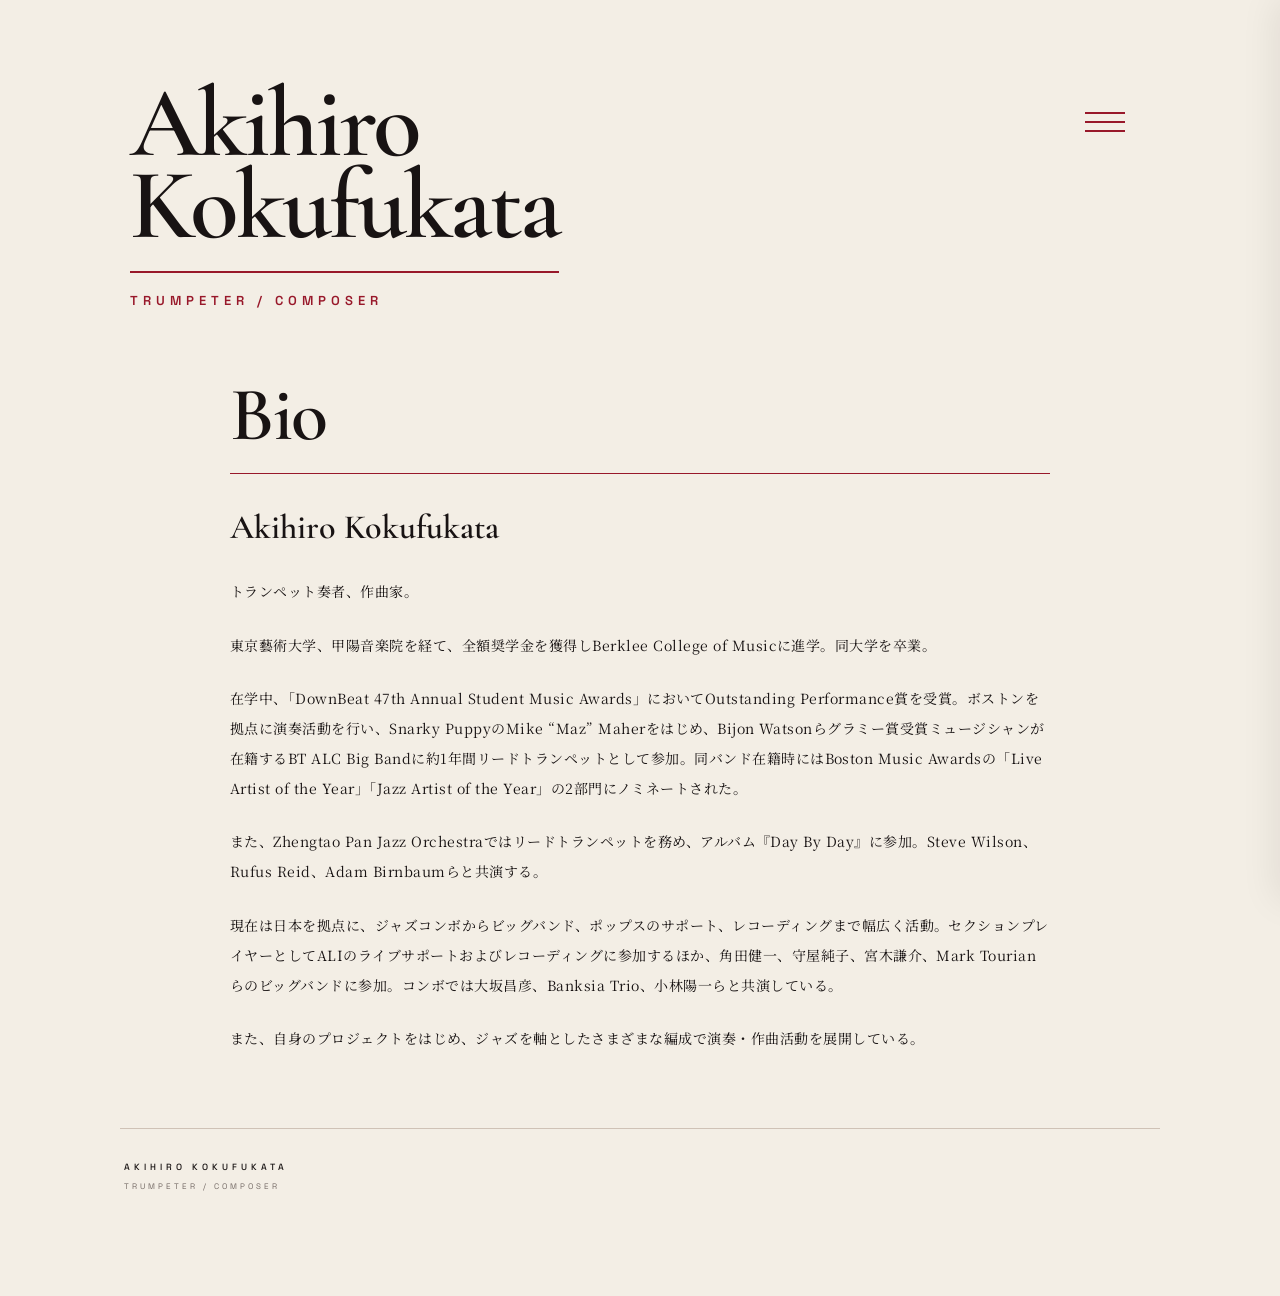
==== bio.html @ 0833cc14 "bio.html This HTML file contains the biography of Akihiro Kokufukata, including personal details, ed" ====
<!DOCTYPE html>
<html lang="ja">
<head>
<meta charset="UTF-8">
<meta name="viewport" content="width=device-width, initial-scale=1.0">
<title>Bio | Akihiro Kokufukata</title>

<script>
const SETTINGS = {
  LIVE_SCHEDULE_URL: 'index.html',
  BIO_URL: 'bio.html',
  MUSIC_URL: '',
  CONTACT_URL: 'contact.html'
};
</script>

<link rel="preconnect" href="https://fonts.googleapis.com">
<link rel="preconnect" href="https://fonts.gstatic.com" crossorigin>
<link href="https://fonts.googleapis.com/css2?family=Cormorant+Garamond:wght@500;600&family=Noto+Serif+JP:wght@400;500;600&family=Space+Grotesk:wght@400;500;600&display=swap" rel="stylesheet">

<style>
:root{
  --paper:#f3eee5;
  --card:#f7f2e9;
  --ink:#181313;
  --muted:#756b66;
  --crimson:#98182a;
  --crimson-dark:#76101f;
  --line:#cfc2b6;
  --serif:"Cormorant Garamond",Georgia,serif;
  --jp:"Noto Serif JP",serif;
  --sans:"Space Grotesk",Arial,sans-serif;
}
*{box-sizing:border-box}
html{scroll-behavior:smooth}
body{
  margin:0;
  background:var(--paper);
  color:var(--ink);
  -webkit-font-smoothing:antialiased;
}
button,a{-webkit-tap-highlight-color:transparent}
main{
  width:100%;
  max-width:1100px;
  margin:0 auto;
  padding:58px 30px 90px;
}
header{
  position:relative;
  padding:25px 10px 70px;
}
.name-wrap{display:inline-block}
.artist-name{
  margin:0;
  max-width:640px;
  font-family:var(--serif);
  font-size:clamp(58px,8.5vw,100px);
  font-weight:600;
  line-height:.82;
  letter-spacing:-3px;
}
.artist-name span{display:block}
.name-line{
  display:block;
  width:100%;
  height:1.5px;
  margin-top:24px;
  background:var(--crimson);
}
.artist-role{
  margin-top:19px;
  color:var(--crimson);
  font-family:var(--sans);
  font-size:13px;
  font-weight:600;
  letter-spacing:5px;
  text-transform:uppercase;
}

/* MENU */
.menu-toggle{
  position:absolute;
  top:42px;
  right:32px;
  z-index:30;
  width:46px;
  height:38px;
  padding:5px 3px;
  border:0;
  background:transparent;
  cursor:pointer;
}
.menu-toggle span{
  display:block;
  width:100%;
  height:2px;
  margin:7px 0;
  background:var(--crimson);
  transition:transform .25s ease,opacity .2s ease;
}
.menu-toggle.open span:nth-child(1){transform:translateY(9px) rotate(45deg)}
.menu-toggle.open span:nth-child(2){opacity:0}
.menu-toggle.open span:nth-child(3){transform:translateY(-9px) rotate(-45deg)}
.site-menu{
  position:fixed;
  top:0;
  right:0;
  z-index:25;
  width:min(360px,84vw);
  height:100vh;
  padding:125px 42px 40px;
  background:var(--card);
  border-left:1px solid var(--line);
  transform:translateX(102%);
  transition:transform .28s ease;
  box-shadow:-12px 0 35px rgba(24,19,19,.08);
}
.site-menu.open{transform:translateX(0)}
.site-menu a{
  display:block;
  padding:20px 0;
  border-bottom:1px solid var(--line);
  color:var(--ink);
  font-family:var(--serif);
  font-size:30px;
  font-weight:600;
  text-decoration:none;
}
.site-menu a:hover,.site-menu a.current{color:var(--crimson)}
.menu-backdrop{
  position:fixed;
  inset:0;
  z-index:20;
  background:rgba(24,19,19,.22);
  opacity:0;
  visibility:hidden;
  transition:opacity .25s ease,visibility .25s ease;
}
.menu-backdrop.open{opacity:1;visibility:visible}

/* BIO */
.bio{
  max-width:820px;
  margin:0 auto;
}
.bio-title{
  margin:0;
  font-family:var(--serif);
  font-size:clamp(50px,7vw,76px);
  font-weight:600;
  line-height:.95;
  letter-spacing:-1.5px;
}
.bio-rule{
  width:100%;
  height:1px;
  margin:22px 0 34px;
  background:var(--crimson);
}
.bio-name{
  margin:0 0 28px;
  font-family:var(--serif);
  font-size:clamp(25px,3.4vw,34px);
  font-weight:600;
  line-height:1.2;
}
.bio-text{
  font-family:var(--jp);
  font-size:14px;
  font-weight:400;
  line-height:2.15;
  letter-spacing:.035em;
}
.bio-text p{
  margin:0 0 1.65em;
}
.bio-text p:last-child{margin-bottom:0}
.bio-text em{
  font-style:normal;
  color:var(--crimson-dark);
}

footer{
  margin-top:75px;
  padding:32px 4px 15px;
  border-top:1px solid var(--line);
}
.footer-name{
  font-family:var(--sans);
  font-size:9px;
  font-weight:500;
  letter-spacing:4px;
}
.footer-role{
  margin-top:8px;
  color:var(--muted);
  font-family:var(--sans);
  font-size:8px;
  letter-spacing:3px;
}

@media(max-width:650px){
  main{padding:34px 15px 65px}
  header{padding:30px 6px 62px}
  .artist-name{
    max-width:350px;
    font-size:clamp(52px,15vw,70px);
    line-height:.86;
    letter-spacing:-2px;
  }
  .name-line{margin-top:20px}
  .artist-role{
    margin-top:17px;
    font-size:11px;
    letter-spacing:3.3px;
  }
  .menu-toggle{top:29px;right:18px;width:39px}
  .site-menu{padding:105px 28px 35px}
  .site-menu a{font-size:27px}
  .bio{padding:0 6px}
  .bio-rule{margin:18px 0 28px}
  .bio-name{margin-bottom:24px}
  .bio-text{
    font-size:13px;
    line-height:2.05;
    letter-spacing:.02em;
  }
}
</style>
</head>

<body>
<main>
  <header>
    <button class="menu-toggle" id="menuToggle" type="button" aria-label="Open menu" aria-expanded="false">
      <span></span><span></span><span></span>
    </button>

    <div class="menu-backdrop" id="menuBackdrop"></div>

    <nav class="site-menu" id="siteMenu" aria-label="Site navigation">
      <a href="index.html" data-menu-link="live">LIVE SCHEDULE</a>
      <a href="bio.html" class="current" data-menu-link="bio">BIO</a>
      <a href="#" data-menu-link="music">MUSIC</a>
      <a href="contact.html" data-menu-link="contact">CONTACT</a>
    </nav>

    <div class="name-wrap">
      <h1 class="artist-name">
        <span>Akihiro</span>
        <span>Kokufukata</span>
      </h1>
      <div class="name-line"></div>
    </div>

    <div class="artist-role">TRUMPETER / COMPOSER</div>
  </header>

  <section class="bio">
    <h2 class="bio-title">Bio</h2>
    <div class="bio-rule"></div>

    <h3 class="bio-name">Akihiro Kokufukata</h3>

    <div class="bio-text">
      <p>トランペット奏者、作曲家。</p>

      <p>東京藝術大学、甲陽音楽院を経て、全額奨学金を獲得しBerklee College of Musicに進学。同大学を卒業。</p>

      <p>在学中、「DownBeat 47th Annual Student Music Awards」においてOutstanding Performance賞を受賞。ボストンを拠点に演奏活動を行い、Snarky PuppyのMike “Maz” Maherをはじめ、Bijon Watsonらグラミー賞受賞ミュージシャンが在籍するBT ALC Big Bandに約1年間リードトランペットとして参加。同バンド在籍時にはBoston Music Awardsの「Live Artist of the Year」「Jazz Artist of the Year」の2部門にノミネートされた。</p>

      <p>また、Zhengtao Pan Jazz Orchestraではリードトランペットを務め、アルバム『Day By Day』に参加。Steve Wilson、Rufus Reid、Adam Birnbaumらと共演する。</p>

      <p>現在は日本を拠点に、ジャズコンボからビッグバンド、ポップスのサポート、レコーディングまで幅広く活動。セクションプレイヤーとしてALIのライブサポートおよびレコーディングに参加するほか、角田健一、守屋純子、宮木謙介、Mark Tourianらのビッグバンドに参加。コンボでは大坂昌彦、Banksia Trio、小林陽一らと共演している。</p>

      <p>また、自身のプロジェクトをはじめ、ジャズを軸としたさまざまな編成で演奏・作曲活動を展開している。</p>
    </div>
  </section>

  <footer>
    <div class="footer-name">AKIHIRO KOKUFUKATA</div>
    <div class="footer-role">TRUMPETER / COMPOSER</div>
  </footer>
</main>

<script>
const menuToggle = document.getElementById('menuToggle');
const siteMenu = document.getElementById('siteMenu');
const menuBackdrop = document.getElementById('menuBackdrop');

function setMenu(open){
  menuToggle.classList.toggle('open',open);
  siteMenu.classList.toggle('open',open);
  menuBackdrop.classList.toggle('open',open);
  menuToggle.setAttribute('aria-expanded',String(open));
  menuToggle.setAttribute('aria-label',open ? 'Close menu' : 'Open menu');
}
menuToggle.addEventListener('click',()=>setMenu(!siteMenu.classList.contains('open')));
menuBackdrop.addEventListener('click',()=>setMenu(false));
document.addEventListener('keydown',event=>{
  if(event.key === 'Escape') setMenu(false);
});

const MENU_URLS = {
  live: SETTINGS.LIVE_SCHEDULE_URL || 'index.html',
  bio: SETTINGS.BIO_URL || 'bio.html',
  music: SETTINGS.MUSIC_URL || '',
  contact: SETTINGS.CONTACT_URL || 'contact.html'
};

document.querySelectorAll('[data-menu-link]').forEach(link=>{
  const key = link.dataset.menuLink;
  const url = MENU_URLS[key];
  if(url){
    link.href = url;
  }else{
    link.addEventListener('click',event=>event.preventDefault());
    link.style.opacity = '.38';
    link.style.cursor = 'default';
  }
});
</script>
</body>
</html>
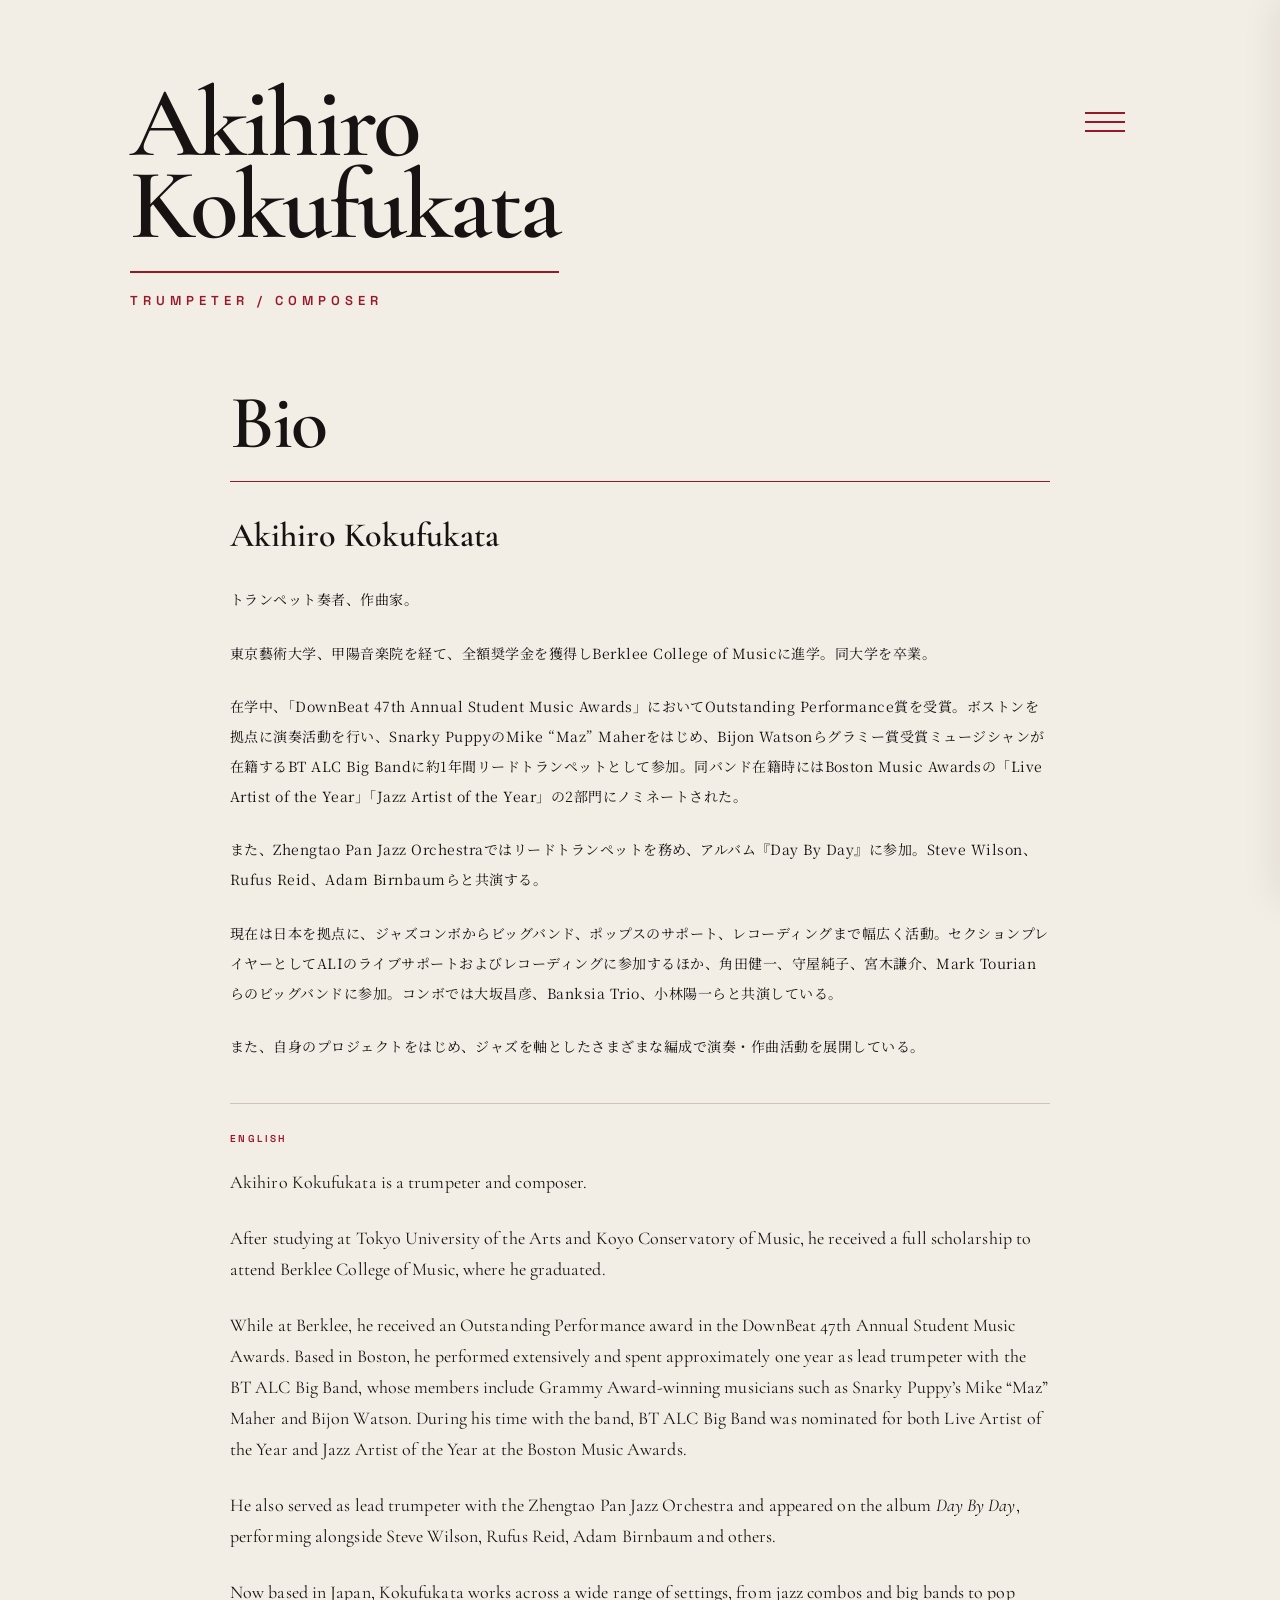
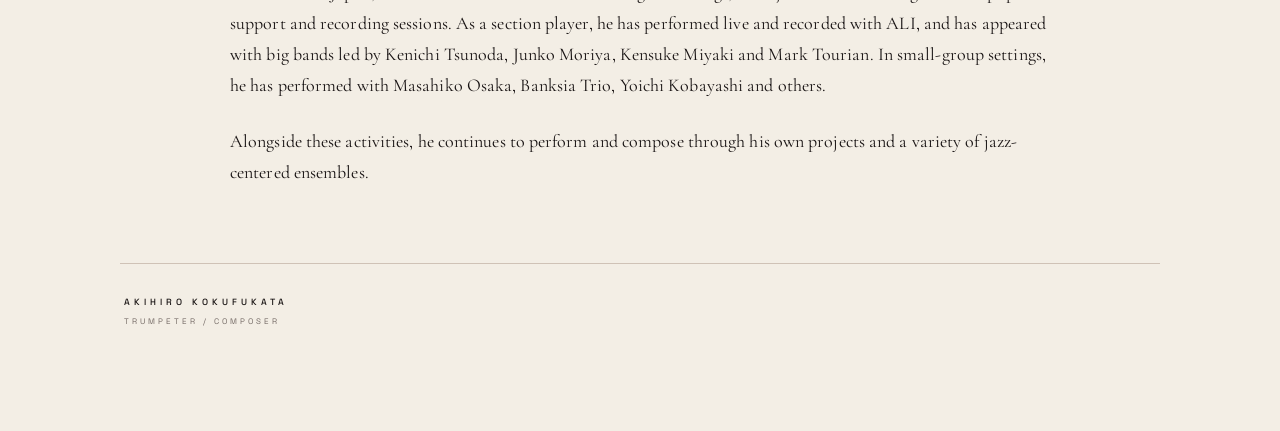
==== commit 9f1251e4: "Update bio.html" ====
--- a/bio.html
+++ b/bio.html
@@ -4,322 +4,79 @@
 <meta charset="UTF-8">
 <meta name="viewport" content="width=device-width, initial-scale=1.0">
 <title>Bio | Akihiro Kokufukata</title>
-
+<meta name="description" content="Biography of Akihiro Kokufukata (國府方章弘 / 国府方章弘), Japanese trumpeter and composer. 日本語・English biography.">
+<link rel="canonical" href="https://akihirokokufukata.github.io/Akihiro-Kokufukata-Live-Schedule-/bio.html">
+<meta property="og:type" content="profile">
+<meta property="og:title" content="Bio | Akihiro Kokufukata">
+<meta property="og:description" content="Biography of trumpeter / composer Akihiro Kokufukata (國府方章弘 / 国府方章弘).">
+<meta property="og:url" content="https://akihirokokufukata.github.io/Akihiro-Kokufukata-Live-Schedule-/bio.html">
+<meta property="og:image" content="https://akihirokokufukata.github.io/Akihiro-Kokufukata-Live-Schedule-/images/og-image.jpg">
+<meta name="twitter:card" content="summary_large_image">
+<script type="application/ld+json">
+{
+  "@context":"https://schema.org",
+  "@type":"Person",
+  "@id":"https://akihirokokufukata.github.io/Akihiro-Kokufukata-Live-Schedule-/#person",
+  "name":"Akihiro Kokufukata",
+  "alternateName":["國府方章弘","国府方章弘"],
+  "url":"https://akihirokokufukata.github.io/Akihiro-Kokufukata-Live-Schedule-/",
+  "image":"https://akihirokokufukata.github.io/Akihiro-Kokufukata-Live-Schedule-/images/og-image.jpg",
+  "jobTitle":["Trumpeter","Composer"],
+  "sameAs":["https://www.instagram.com/akihiro_kokufukata/"]
+}
+</script>
 <script>
-const SETTINGS = {
-  LIVE_SCHEDULE_URL: 'index.html',
-  BIO_URL: 'bio.html',
-  MUSIC_URL: '',
-  CONTACT_URL: 'contact.html'
-};
+const SETTINGS={LIVE_SCHEDULE_URL:'index.html',BIO_URL:'bio.html',MUSIC_URL:'',CONTACT_URL:'contact.html'};
 </script>
-
 <link rel="preconnect" href="https://fonts.googleapis.com">
 <link rel="preconnect" href="https://fonts.gstatic.com" crossorigin>
 <link href="https://fonts.googleapis.com/css2?family=Cormorant+Garamond:wght@500;600&family=Noto+Serif+JP:wght@400;500;600&family=Space+Grotesk:wght@400;500;600&display=swap" rel="stylesheet">
-
 <style>
-:root{
-  --paper:#f3eee5;
-  --card:#f7f2e9;
-  --ink:#181313;
-  --muted:#756b66;
-  --crimson:#98182a;
-  --crimson-dark:#76101f;
-  --line:#cfc2b6;
-  --serif:"Cormorant Garamond",Georgia,serif;
-  --jp:"Noto Serif JP",serif;
-  --sans:"Space Grotesk",Arial,sans-serif;
-}
-*{box-sizing:border-box}
-html{scroll-behavior:smooth}
-body{
-  margin:0;
-  background:var(--paper);
-  color:var(--ink);
-  -webkit-font-smoothing:antialiased;
-}
-button,a{-webkit-tap-highlight-color:transparent}
-main{
-  width:100%;
-  max-width:1100px;
-  margin:0 auto;
-  padding:58px 30px 90px;
-}
-header{
-  position:relative;
-  padding:25px 10px 70px;
-}
-.name-wrap{display:inline-block}
-.artist-name{
-  margin:0;
-  max-width:640px;
-  font-family:var(--serif);
-  font-size:clamp(58px,8.5vw,100px);
-  font-weight:600;
-  line-height:.82;
-  letter-spacing:-3px;
-}
-.artist-name span{display:block}
-.name-line{
-  display:block;
-  width:100%;
-  height:1.5px;
-  margin-top:24px;
-  background:var(--crimson);
-}
-.artist-role{
-  margin-top:19px;
-  color:var(--crimson);
-  font-family:var(--sans);
-  font-size:13px;
-  font-weight:600;
-  letter-spacing:5px;
-  text-transform:uppercase;
-}
-
-/* MENU */
-.menu-toggle{
-  position:absolute;
-  top:42px;
-  right:32px;
-  z-index:30;
-  width:46px;
-  height:38px;
-  padding:5px 3px;
-  border:0;
-  background:transparent;
-  cursor:pointer;
-}
-.menu-toggle span{
-  display:block;
-  width:100%;
-  height:2px;
-  margin:7px 0;
-  background:var(--crimson);
-  transition:transform .25s ease,opacity .2s ease;
-}
-.menu-toggle.open span:nth-child(1){transform:translateY(9px) rotate(45deg)}
-.menu-toggle.open span:nth-child(2){opacity:0}
-.menu-toggle.open span:nth-child(3){transform:translateY(-9px) rotate(-45deg)}
-.site-menu{
-  position:fixed;
-  top:0;
-  right:0;
-  z-index:25;
-  width:min(360px,84vw);
-  height:100vh;
-  padding:125px 42px 40px;
-  background:var(--card);
-  border-left:1px solid var(--line);
-  transform:translateX(102%);
-  transition:transform .28s ease;
-  box-shadow:-12px 0 35px rgba(24,19,19,.08);
-}
-.site-menu.open{transform:translateX(0)}
-.site-menu a{
-  display:block;
-  padding:20px 0;
-  border-bottom:1px solid var(--line);
-  color:var(--ink);
-  font-family:var(--serif);
-  font-size:30px;
-  font-weight:600;
-  text-decoration:none;
-}
-.site-menu a:hover,.site-menu a.current{color:var(--crimson)}
-.menu-backdrop{
-  position:fixed;
-  inset:0;
-  z-index:20;
-  background:rgba(24,19,19,.22);
-  opacity:0;
-  visibility:hidden;
-  transition:opacity .25s ease,visibility .25s ease;
-}
-.menu-backdrop.open{opacity:1;visibility:visible}
-
-/* BIO */
-.bio{
-  max-width:820px;
-  margin:0 auto;
-}
-.bio-title{
-  margin:0;
-  font-family:var(--serif);
-  font-size:clamp(50px,7vw,76px);
-  font-weight:600;
-  line-height:.95;
-  letter-spacing:-1.5px;
-}
-.bio-rule{
-  width:100%;
-  height:1px;
-  margin:22px 0 34px;
-  background:var(--crimson);
-}
-.bio-name{
-  margin:0 0 28px;
-  font-family:var(--serif);
-  font-size:clamp(25px,3.4vw,34px);
-  font-weight:600;
-  line-height:1.2;
-}
-.bio-text{
-  font-family:var(--jp);
-  font-size:14px;
-  font-weight:400;
-  line-height:2.15;
-  letter-spacing:.035em;
-}
-.bio-text p{
-  margin:0 0 1.65em;
-}
-.bio-text p:last-child{margin-bottom:0}
-.bio-text em{
-  font-style:normal;
-  color:var(--crimson-dark);
-}
-
-footer{
-  margin-top:75px;
-  padding:32px 4px 15px;
-  border-top:1px solid var(--line);
-}
-.footer-name{
-  font-family:var(--sans);
-  font-size:9px;
-  font-weight:500;
-  letter-spacing:4px;
-}
-.footer-role{
-  margin-top:8px;
-  color:var(--muted);
-  font-family:var(--sans);
-  font-size:8px;
-  letter-spacing:3px;
-}
-
-@media(max-width:650px){
-  main{padding:34px 15px 65px}
-  header{padding:30px 6px 62px}
-  .artist-name{
-    max-width:350px;
-    font-size:clamp(52px,15vw,70px);
-    line-height:.86;
-    letter-spacing:-2px;
-  }
-  .name-line{margin-top:20px}
-  .artist-role{
-    margin-top:17px;
-    font-size:11px;
-    letter-spacing:3.3px;
-  }
-  .menu-toggle{top:29px;right:18px;width:39px}
-  .site-menu{padding:105px 28px 35px}
-  .site-menu a{font-size:27px}
-  .bio{padding:0 6px}
-  .bio-rule{margin:18px 0 28px}
-  .bio-name{margin-bottom:24px}
-  .bio-text{
-    font-size:13px;
-    line-height:2.05;
-    letter-spacing:.02em;
-  }
-}
+:root{--paper:#f3eee5;--card:#f7f2e9;--ink:#181313;--muted:#756b66;--crimson:#98182a;--crimson-dark:#76101f;--line:#cfc2b6;--serif:"Cormorant Garamond",Georgia,serif;--jp:"Noto Serif JP",serif;--sans:"Space Grotesk",Arial,sans-serif}
+*{box-sizing:border-box}html{scroll-behavior:smooth}body{margin:0;background:var(--paper);color:var(--ink);-webkit-font-smoothing:antialiased}button,a{-webkit-tap-highlight-color:transparent}main{width:100%;max-width:1100px;margin:0 auto;padding:58px 30px 90px}header{position:relative;padding:25px 10px 78px}.name-wrap{display:inline-block}.artist-name{margin:0;max-width:640px;font-family:var(--serif);font-size:clamp(58px,8.5vw,100px);font-weight:600;line-height:.82;letter-spacing:-3px}.artist-name span{display:block}.name-line{display:block;width:100%;height:1.5px;margin-top:24px;background:var(--crimson)}.artist-role{margin-top:19px;color:var(--crimson);font-family:var(--sans);font-size:13px;font-weight:600;letter-spacing:5px;text-transform:uppercase}
+.menu-toggle{position:absolute;top:42px;right:32px;z-index:30;width:46px;height:38px;padding:5px 3px;border:0;background:transparent;cursor:pointer}.menu-toggle span{display:block;width:100%;height:2px;margin:7px 0;background:var(--crimson);transition:transform .25s ease,opacity .2s ease}.menu-toggle.open span:nth-child(1){transform:translateY(9px) rotate(45deg)}.menu-toggle.open span:nth-child(2){opacity:0}.menu-toggle.open span:nth-child(3){transform:translateY(-9px) rotate(-45deg)}.site-menu{position:fixed;top:0;right:0;z-index:25;width:min(360px,84vw);height:100vh;padding:125px 42px 40px;background:var(--card);border-left:1px solid var(--line);transform:translateX(102%);transition:transform .28s ease;box-shadow:-12px 0 35px rgba(24,19,19,.08)}.site-menu.open{transform:translateX(0)}.site-menu a,.site-menu .menu-disabled{display:block;padding:20px 0;border-bottom:1px solid var(--line);color:var(--ink);font-family:var(--serif);font-size:30px;font-weight:600;text-decoration:none}.site-menu a:hover,.site-menu a.current{color:var(--crimson)}.site-menu .menu-disabled{opacity:.38;cursor:default}.menu-backdrop{position:fixed;inset:0;z-index:20;background:rgba(24,19,19,.22);opacity:0;visibility:hidden;transition:opacity .25s ease,visibility .25s ease}.menu-backdrop.open{opacity:1;visibility:visible}
+.bio{max-width:820px;margin:0 auto}.bio-title{margin:0;font-family:var(--serif);font-size:clamp(50px,7vw,76px);font-weight:600;line-height:.95;letter-spacing:-1.5px}.bio-rule{width:100%;height:1px;margin:22px 0 34px;background:var(--crimson)}.bio-name{margin:0 0 28px;font-family:var(--serif);font-size:clamp(25px,3.4vw,34px);font-weight:600;line-height:1.2}.bio-text{font-family:var(--jp);font-size:14px;font-weight:400;line-height:2.15;letter-spacing:.035em}.bio-text p{margin:0 0 1.65em}.bio-text p:last-child{margin-bottom:0}.bio-language{margin:42px 0 22px;padding-top:28px;border-top:1px solid var(--line);color:var(--crimson);font-family:var(--sans);font-size:10px;font-weight:600;letter-spacing:2.4px}.bio-text-en{font-family:var(--serif);font-size:18px;line-height:1.72;letter-spacing:.005em}.bio-text-en p{margin:0 0 1.4em}.bio-text-en p:last-child{margin-bottom:0}
+footer{margin-top:75px;padding:32px 4px 15px;border-top:1px solid var(--line)}.footer-name{font-family:var(--sans);font-size:9px;font-weight:500;letter-spacing:4px}.footer-role{margin-top:8px;color:var(--muted);font-family:var(--sans);font-size:8px;letter-spacing:3px}
+a:focus-visible,button:focus-visible{outline:2px solid var(--crimson);outline-offset:4px}@media(prefers-reduced-motion:reduce){html{scroll-behavior:auto}*,*::before,*::after{animation-duration:.01ms!important;animation-iteration-count:1!important;transition-duration:.01ms!important;scroll-behavior:auto!important}}
+@media(max-width:650px){main{padding:34px 15px 65px}header{padding:30px 6px 67px}.artist-name{max-width:350px;font-size:clamp(52px,15vw,70px);line-height:.86;letter-spacing:-2px}.name-line{margin-top:20px}.artist-role{margin-top:17px;font-size:11px;letter-spacing:3.3px}.menu-toggle{top:29px;right:18px;width:39px}.site-menu{padding:105px 28px 35px}.site-menu a,.site-menu .menu-disabled{font-size:27px}.bio{padding:0 6px}.bio-rule{margin:18px 0 28px}.bio-name{margin-bottom:24px}.bio-text{font-size:13px;line-height:2.05;letter-spacing:.02em}.bio-language{margin-top:36px}.bio-text-en{font-size:17px;line-height:1.65}}
 </style>
 </head>
-
 <body>
 <main>
-  <header>
-    <button class="menu-toggle" id="menuToggle" type="button" aria-label="Open menu" aria-expanded="false">
-      <span></span><span></span><span></span>
-    </button>
-
-    <div class="menu-backdrop" id="menuBackdrop"></div>
-
-    <nav class="site-menu" id="siteMenu" aria-label="Site navigation">
-      <a href="index.html" data-menu-link="live">LIVE SCHEDULE</a>
-      <a href="bio.html" class="current" data-menu-link="bio">BIO</a>
-      <a href="#" data-menu-link="music">MUSIC</a>
-      <a href="contact.html" data-menu-link="contact">CONTACT</a>
-    </nav>
-
-    <div class="name-wrap">
-      <h1 class="artist-name">
-        <span>Akihiro</span>
-        <span>Kokufukata</span>
-      </h1>
-      <div class="name-line"></div>
-    </div>
-
-    <div class="artist-role">TRUMPETER / COMPOSER</div>
-  </header>
-
-  <section class="bio">
-    <h2 class="bio-title">Bio</h2>
-    <div class="bio-rule"></div>
-
-    <h3 class="bio-name">Akihiro Kokufukata</h3>
-
-    <div class="bio-text">
-      <p>トランペット奏者、作曲家。</p>
-
-      <p>東京藝術大学、甲陽音楽院を経て、全額奨学金を獲得しBerklee College of Musicに進学。同大学を卒業。</p>
-
-      <p>在学中、「DownBeat 47th Annual Student Music Awards」においてOutstanding Performance賞を受賞。ボストンを拠点に演奏活動を行い、Snarky PuppyのMike “Maz” Maherをはじめ、Bijon Watsonらグラミー賞受賞ミュージシャンが在籍するBT ALC Big Bandに約1年間リードトランペットとして参加。同バンド在籍時にはBoston Music Awardsの「Live Artist of the Year」「Jazz Artist of the Year」の2部門にノミネートされた。</p>
-
-      <p>また、Zhengtao Pan Jazz Orchestraではリードトランペットを務め、アルバム『Day By Day』に参加。Steve Wilson、Rufus Reid、Adam Birnbaumらと共演する。</p>
-
-      <p>現在は日本を拠点に、ジャズコンボからビッグバンド、ポップスのサポート、レコーディングまで幅広く活動。セクションプレイヤーとしてALIのライブサポートおよびレコーディングに参加するほか、角田健一、守屋純子、宮木謙介、Mark Tourianらのビッグバンドに参加。コンボでは大坂昌彦、Banksia Trio、小林陽一らと共演している。</p>
-
-      <p>また、自身のプロジェクトをはじめ、ジャズを軸としたさまざまな編成で演奏・作曲活動を展開している。</p>
-    </div>
-  </section>
-
-  <footer>
-    <div class="footer-name">AKIHIRO KOKUFUKATA</div>
-    <div class="footer-role">TRUMPETER / COMPOSER</div>
-  </footer>
+<header>
+<button class="menu-toggle" id="menuToggle" type="button" aria-label="Open menu" aria-expanded="false" aria-controls="siteMenu"><span></span><span></span><span></span></button>
+<div class="menu-backdrop" id="menuBackdrop"></div>
+<nav class="site-menu" id="siteMenu" aria-label="Site navigation">
+<a href="index.html">LIVE SCHEDULE</a><a href="bio.html" class="current" aria-current="page">BIO</a><span class="menu-disabled" aria-disabled="true">MUSIC</span><a href="contact.html">CONTACT</a>
+</nav>
+<div class="name-wrap"><h1 class="artist-name" lang="en"><span>Akihiro</span><span>Kokufukata</span></h1><div class="name-line"></div></div><div class="artist-role" lang="en">TRUMPETER / COMPOSER</div>
+</header>
+<section class="bio" aria-labelledby="bioTitle">
+<h2 class="bio-title" id="bioTitle" lang="en">Bio</h2><div class="bio-rule"></div><h3 class="bio-name" lang="en">Akihiro Kokufukata</h3>
+<div class="bio-text" lang="ja">
+<p>トランペット奏者、作曲家。</p>
+<p>東京藝術大学、甲陽音楽院を経て、全額奨学金を獲得しBerklee College of Musicに進学。同大学を卒業。</p>
+<p>在学中、「DownBeat 47th Annual Student Music Awards」においてOutstanding Performance賞を受賞。ボストンを拠点に演奏活動を行い、Snarky PuppyのMike “Maz” Maherをはじめ、Bijon Watsonらグラミー賞受賞ミュージシャンが在籍するBT ALC Big Bandに約1年間リードトランペットとして参加。同バンド在籍時にはBoston Music Awardsの「Live Artist of the Year」「Jazz Artist of the Year」の2部門にノミネートされた。</p>
+<p>また、Zhengtao Pan Jazz Orchestraではリードトランペットを務め、アルバム『Day By Day』に参加。Steve Wilson、Rufus Reid、Adam Birnbaumらと共演する。</p>
+<p>現在は日本を拠点に、ジャズコンボからビッグバンド、ポップスのサポート、レコーディングまで幅広く活動。セクションプレイヤーとしてALIのライブサポートおよびレコーディングに参加するほか、角田健一、守屋純子、宮木謙介、Mark Tourianらのビッグバンドに参加。コンボでは大坂昌彦、Banksia Trio、小林陽一らと共演している。</p>
+<p>また、自身のプロジェクトをはじめ、ジャズを軸としたさまざまな編成で演奏・作曲活動を展開している。</p>
+</div>
+<div class="bio-language" lang="en">ENGLISH</div>
+<div class="bio-text-en" lang="en">
+<p>Akihiro Kokufukata is a trumpeter and composer.</p>
+<p>After studying at Tokyo University of the Arts and Koyo Conservatory of Music, he received a full scholarship to attend Berklee College of Music, where he graduated.</p>
+<p>While at Berklee, he received an Outstanding Performance award in the DownBeat 47th Annual Student Music Awards. Based in Boston, he performed extensively and spent approximately one year as lead trumpeter with the BT ALC Big Band, whose members include Grammy Award-winning musicians such as Snarky Puppy’s Mike “Maz” Maher and Bijon Watson. During his time with the band, BT ALC Big Band was nominated for both Live Artist of the Year and Jazz Artist of the Year at the Boston Music Awards.</p>
+<p>He also served as lead trumpeter with the Zhengtao Pan Jazz Orchestra and appeared on the album <em>Day By Day</em>, performing alongside Steve Wilson, Rufus Reid, Adam Birnbaum and others.</p>
+<p>Now based in Japan, Kokufukata works across a wide range of settings, from jazz combos and big bands to pop support and recording sessions. As a section player, he has performed live and recorded with ALI, and has appeared with big bands led by Kenichi Tsunoda, Junko Moriya, Kensuke Miyaki and Mark Tourian. In small-group settings, he has performed with Masahiko Osaka, Banksia Trio, Yoichi Kobayashi and others.</p>
+<p>Alongside these activities, he continues to perform and compose through his own projects and a variety of jazz-centered ensembles.</p>
+</div>
+</section>
+<footer><div class="footer-name">AKIHIRO KOKUFUKATA</div><div class="footer-role">TRUMPETER / COMPOSER</div></footer>
 </main>
-
 <script>
-const menuToggle = document.getElementById('menuToggle');
-const siteMenu = document.getElementById('siteMenu');
-const menuBackdrop = document.getElementById('menuBackdrop');
-
-function setMenu(open){
-  menuToggle.classList.toggle('open',open);
-  siteMenu.classList.toggle('open',open);
-  menuBackdrop.classList.toggle('open',open);
-  menuToggle.setAttribute('aria-expanded',String(open));
-  menuToggle.setAttribute('aria-label',open ? 'Close menu' : 'Open menu');
-}
-menuToggle.addEventListener('click',()=>setMenu(!siteMenu.classList.contains('open')));
-menuBackdrop.addEventListener('click',()=>setMenu(false));
-document.addEventListener('keydown',event=>{
-  if(event.key === 'Escape') setMenu(false);
-});
-
-const MENU_URLS = {
-  live: SETTINGS.LIVE_SCHEDULE_URL || 'index.html',
-  bio: SETTINGS.BIO_URL || 'bio.html',
-  music: SETTINGS.MUSIC_URL || '',
-  contact: SETTINGS.CONTACT_URL || 'contact.html'
-};
-
-document.querySelectorAll('[data-menu-link]').forEach(link=>{
-  const key = link.dataset.menuLink;
-  const url = MENU_URLS[key];
-  if(url){
-    link.href = url;
-  }else{
-    link.addEventListener('click',event=>event.preventDefault());
-    link.style.opacity = '.38';
-    link.style.cursor = 'default';
-  }
-});
+const menuToggle=document.getElementById('menuToggle'),siteMenu=document.getElementById('siteMenu'),menuBackdrop=document.getElementById('menuBackdrop');
+function setMenu(open){menuToggle.classList.toggle('open',open);siteMenu.classList.toggle('open',open);menuBackdrop.classList.toggle('open',open);menuToggle.setAttribute('aria-expanded',String(open));menuToggle.setAttribute('aria-label',open?'Close menu':'Open menu');if(open){siteMenu.querySelector('a')?.focus();}else{menuToggle.focus();}}
+menuToggle.addEventListener('click',()=>setMenu(!siteMenu.classList.contains('open')));menuBackdrop.addEventListener('click',()=>setMenu(false));document.addEventListener('keydown',e=>{if(e.key==='Escape'&&siteMenu.classList.contains('open'))setMenu(false)});
 </script>
 </body>
 </html>
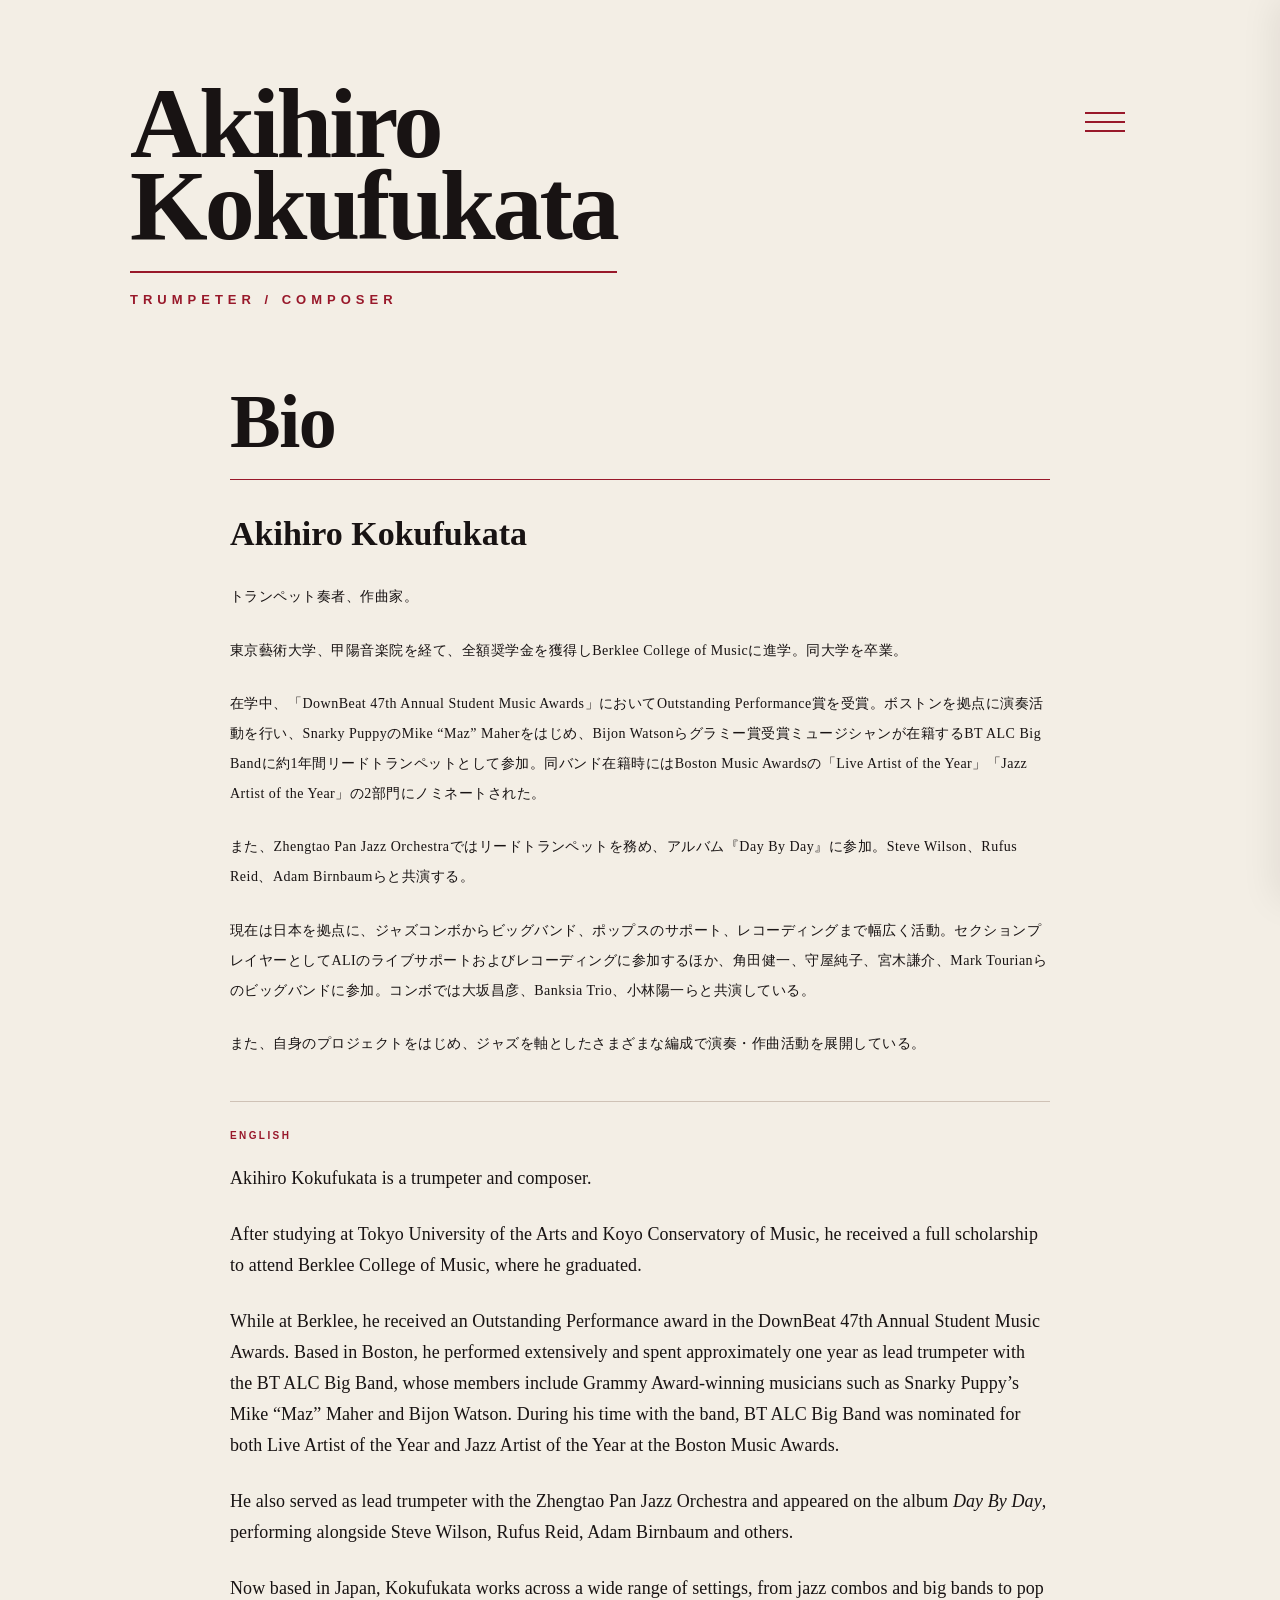
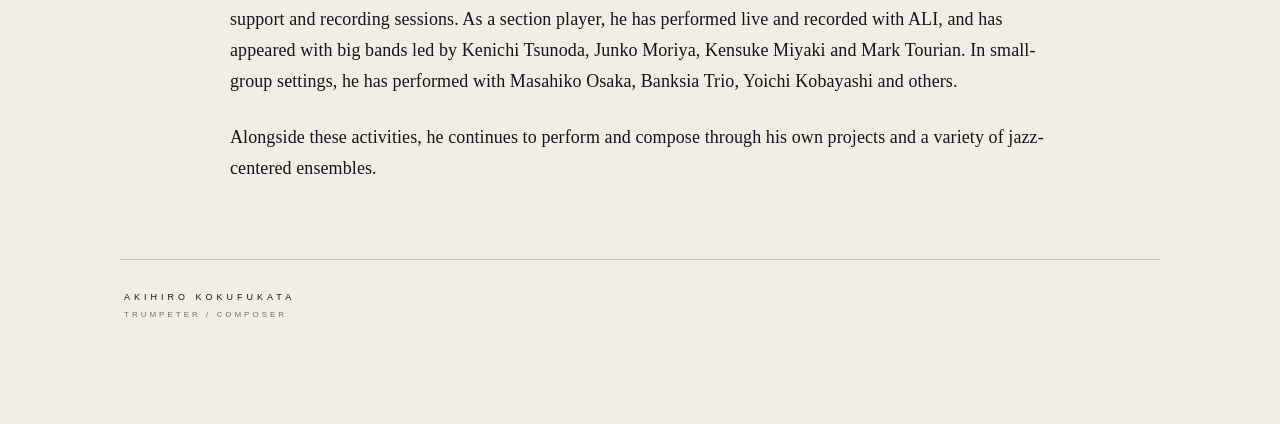
==== commit e0a5f228: "Update bio.html" ====
--- a/bio.html
+++ b/bio.html
@@ -3,6 +3,8 @@
 <head>
 <meta charset="UTF-8">
 <meta name="viewport" content="width=device-width, initial-scale=1.0">
+<meta name="referrer" content="strict-origin-when-cross-origin">
+<meta http-equiv="Content-Security-Policy" content="default-src 'self'; base-uri 'self'; object-src 'none'; script-src 'self' 'unsafe-inline'; script-src-attr 'none'; style-src 'self' 'unsafe-inline' https://fonts.googleapis.com; font-src 'self' data: https://fonts.gstatic.com; img-src 'self' data: blob: https:; media-src 'self' https:; connect-src 'self' https://www.googleapis.com https://formspree.io https://fonts.googleapis.com https://fonts.gstatic.com; frame-src 'self' https://www.youtube-nocookie.com https://www.youtube.com; form-action 'self' https://formspree.io; worker-src 'none'; manifest-src 'self'; upgrade-insecure-requests">
 <title>Bio | Akihiro Kokufukata</title>
 <meta name="description" content="Biography of Akihiro Kokufukata (國府方章弘 / 国府方章弘), Japanese trumpeter and composer. 日本語・English biography.">
 <link rel="canonical" href="https://akihirokokufukata.github.io/Akihiro-Kokufukata-Live-Schedule-/bio.html">
@@ -26,7 +28,7 @@
 }
 </script>
 <script>
-const SETTINGS={LIVE_SCHEDULE_URL:'index.html',BIO_URL:'bio.html',MUSIC_URL:'',CONTACT_URL:'contact.html'};
+const SETTINGS={LIVE_SCHEDULE_URL:'index.html',BIO_URL:'bio.html',MUSIC_URL:'music.html',CONTACT_URL:'contact.html'};
 </script>
 <link rel="preconnect" href="https://fonts.googleapis.com">
 <link rel="preconnect" href="https://fonts.gstatic.com" crossorigin>
@@ -47,7 +49,8 @@
 <button class="menu-toggle" id="menuToggle" type="button" aria-label="Open menu" aria-expanded="false" aria-controls="siteMenu"><span></span><span></span><span></span></button>
 <div class="menu-backdrop" id="menuBackdrop"></div>
 <nav class="site-menu" id="siteMenu" aria-label="Site navigation">
-<a href="index.html">LIVE SCHEDULE</a><a href="bio.html" class="current" aria-current="page">BIO</a><span class="menu-disabled" aria-disabled="true">MUSIC</span><a href="contact.html">CONTACT</a>
+<a href="index.html">LIVE SCHEDULE</a><a href="bio.html" class="current" aria-current="page">BIO</a><a href="music.html">MUSIC</a><a href="equipment.html">EQUIPMENT</a>
+    <a href="lessons.html">LESSONS</a><a href="contact.html">CONTACT</a>
 </nav>
 <div class="name-wrap"><h1 class="artist-name" lang="en"><span>Akihiro</span><span>Kokufukata</span></h1><div class="name-line"></div></div><div class="artist-role" lang="en">TRUMPETER / COMPOSER</div>
 </header>
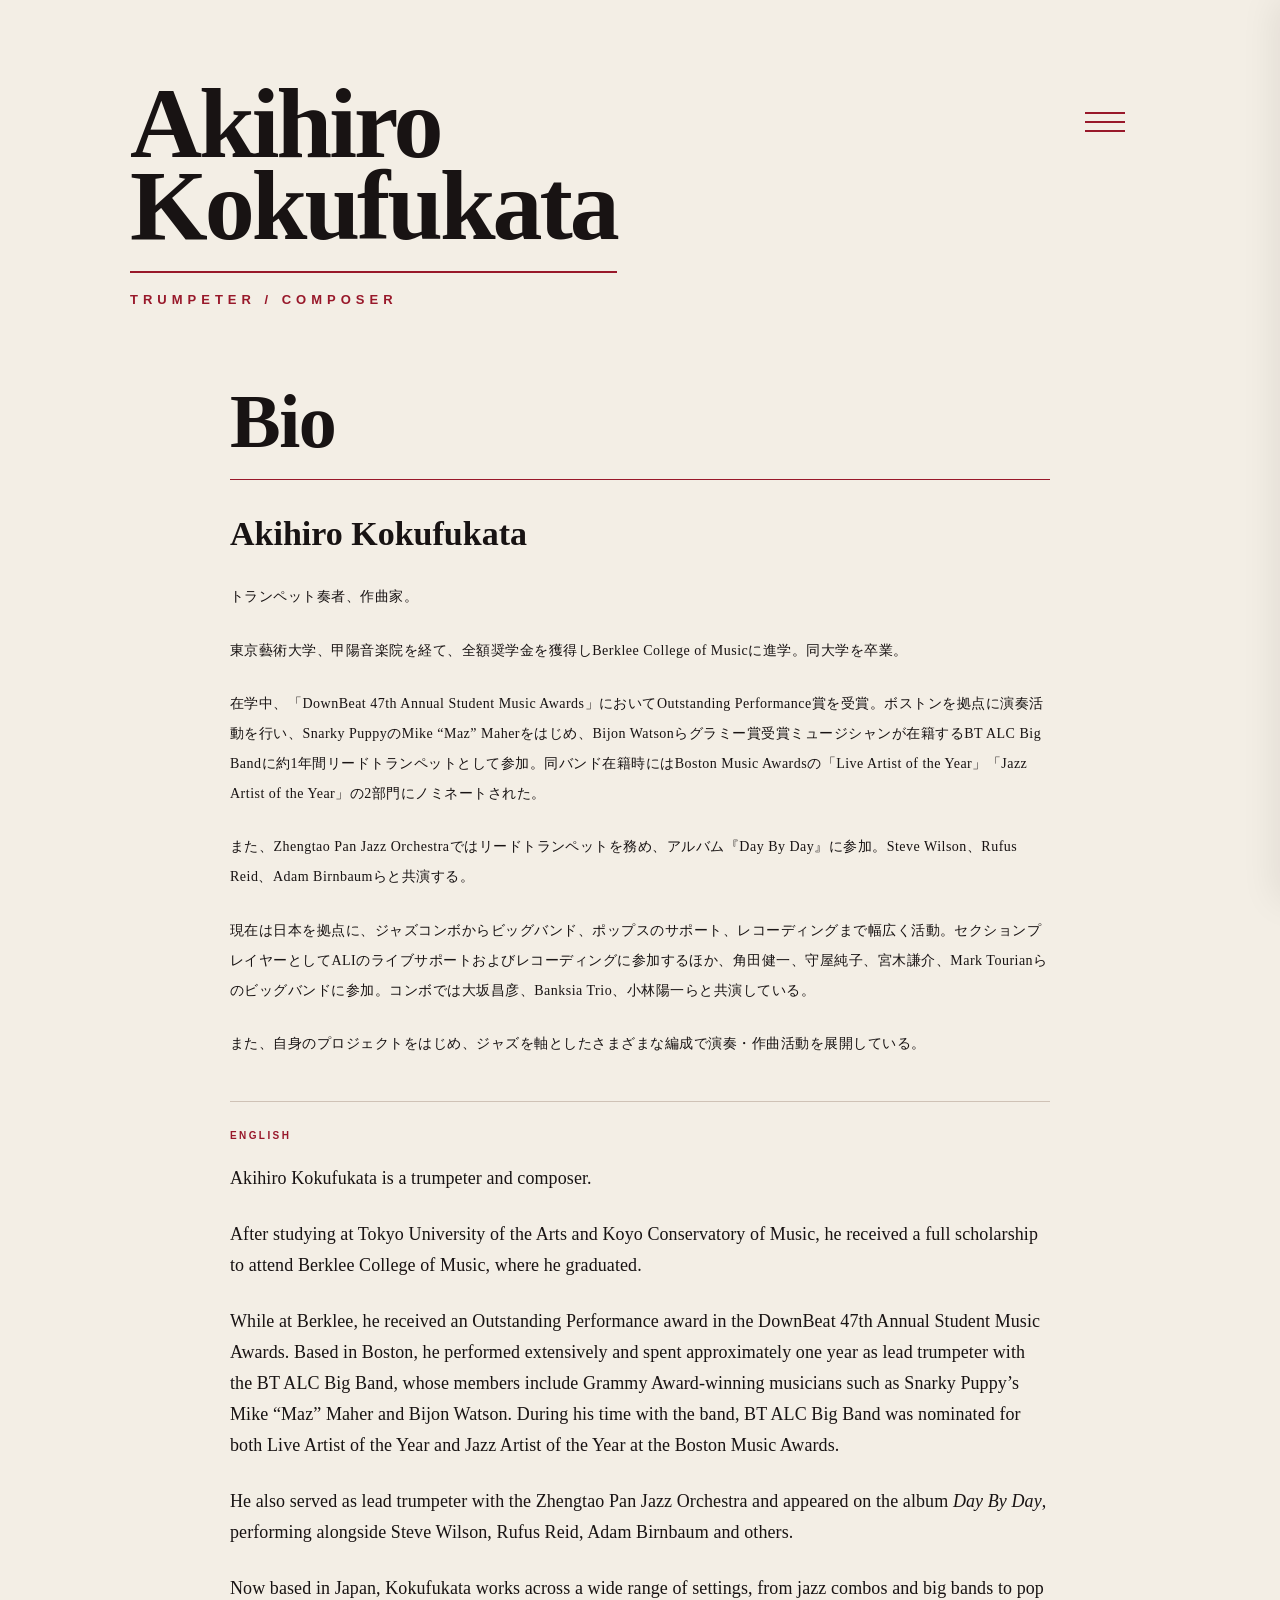
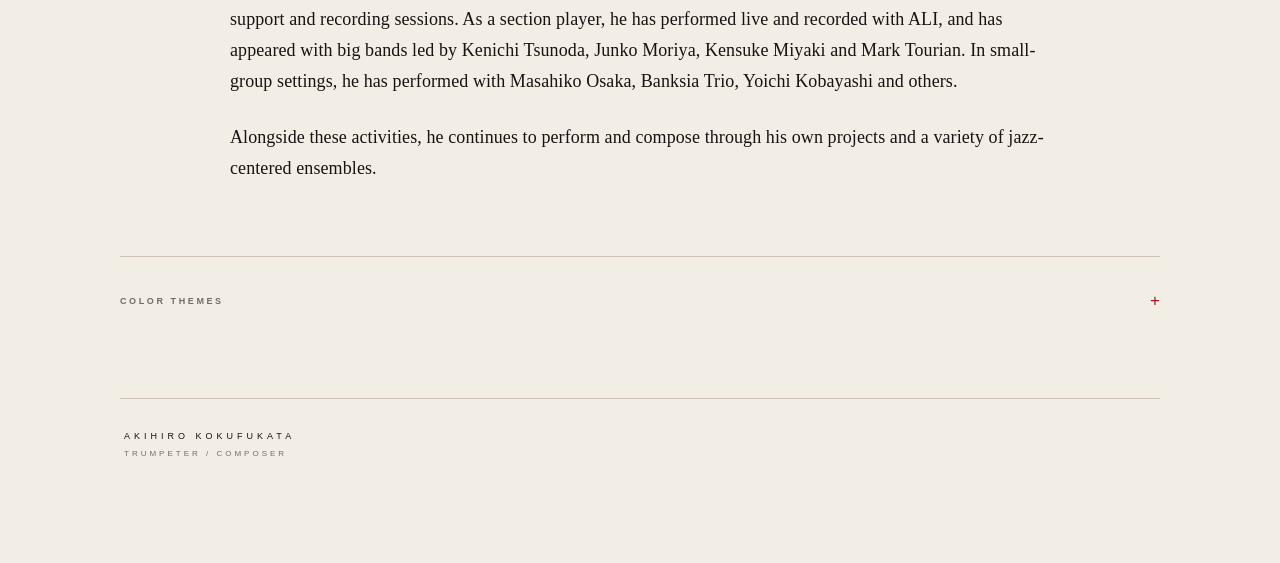
==== commit 6c33b999: "Update bio.html" ====
--- a/bio.html
+++ b/bio.html
@@ -42,6 +42,8 @@
 a:focus-visible,button:focus-visible{outline:2px solid var(--crimson);outline-offset:4px}@media(prefers-reduced-motion:reduce){html{scroll-behavior:auto}*,*::before,*::after{animation-duration:.01ms!important;animation-iteration-count:1!important;transition-duration:.01ms!important;scroll-behavior:auto!important}}
 @media(max-width:650px){main{padding:34px 15px 65px}header{padding:30px 6px 67px}.artist-name{max-width:350px;font-size:clamp(52px,15vw,70px);line-height:.86;letter-spacing:-2px}.name-line{margin-top:20px}.artist-role{margin-top:17px;font-size:11px;letter-spacing:3.3px}.menu-toggle{top:29px;right:18px;width:39px}.site-menu{padding:105px 28px 35px}.site-menu a,.site-menu .menu-disabled{font-size:27px}.bio{padding:0 6px}.bio-rule{margin:18px 0 28px}.bio-name{margin-bottom:24px}.bio-text{font-size:13px;line-height:2.05;letter-spacing:.02em}.bio-language{margin-top:36px}.bio-text-en{font-size:17px;line-height:1.65}}
 </style>
+<link rel="stylesheet" href="theme.css">
+<script src="theme.js"></script>
 </head>
 <body>
 <main>
--- a/theme.css
+++ b/theme.css
@@ -0,0 +1,20 @@
+.theme-locker{margin:72px 0 8px;padding-top:22px;border-top:1px solid var(--line);font-family:var(--sans)}
+.theme-locker-trigger{width:100%;min-height:44px;display:flex;align-items:center;justify-content:space-between;border:0;background:none;color:var(--muted);padding:0;cursor:pointer}
+.theme-locker-trigger span:first-child{font-size:9px;font-weight:600;letter-spacing:2.6px}
+.theme-locker-mark{color:var(--crimson);font-size:17px}
+.theme-panel{display:none;padding-top:16px}.theme-locker.open .theme-panel{display:block}
+.theme-category{border-top:1px solid var(--line)}.theme-category:last-of-type{border-bottom:1px solid var(--line)}
+.theme-category summary{min-height:46px;display:flex;align-items:center;gap:12px;cursor:pointer;list-style:none}
+.theme-category summary::-webkit-details-marker{display:none}
+.theme-category-name{font-size:10px;font-weight:600;letter-spacing:2px}.theme-category-count{margin-left:auto;color:var(--muted);font-size:8px}
+.theme-grid{display:grid;grid-template-columns:repeat(2,minmax(0,1fr));gap:8px;padding:0 0 15px}
+.theme-choice{min-width:0;min-height:64px;padding:10px 11px;border:1px solid var(--line);background:var(--card);color:var(--ink);text-align:left;cursor:pointer}
+.theme-choice:hover,.theme-choice:focus-visible,.theme-choice.selected{border-color:var(--crimson);outline:none}
+.theme-choice-name{display:block;margin-bottom:9px;overflow:hidden;text-overflow:ellipsis;white-space:nowrap;font-size:9px;font-weight:600;letter-spacing:.7px}
+.theme-swatch{display:flex;height:4px;overflow:hidden}.theme-swatch i{display:block;height:100%}
+.theme-original{width:100%;margin-bottom:18px}
+html[data-theme-tone="dark"]{color-scheme:dark}html[data-theme-tone="light"]{color-scheme:light}
+html[data-color-theme]:not([data-color-theme="original"]) .event{background:var(--theme-event-bg)!important}
+@media(min-width:700px){.theme-grid{grid-template-columns:repeat(3,minmax(0,1fr))}}
+@media(max-width:520px){.theme-grid{grid-template-columns:1fr}.theme-locker{margin-top:56px}}
+@media(prefers-reduced-motion:reduce){*{scroll-behavior:auto!important}}
